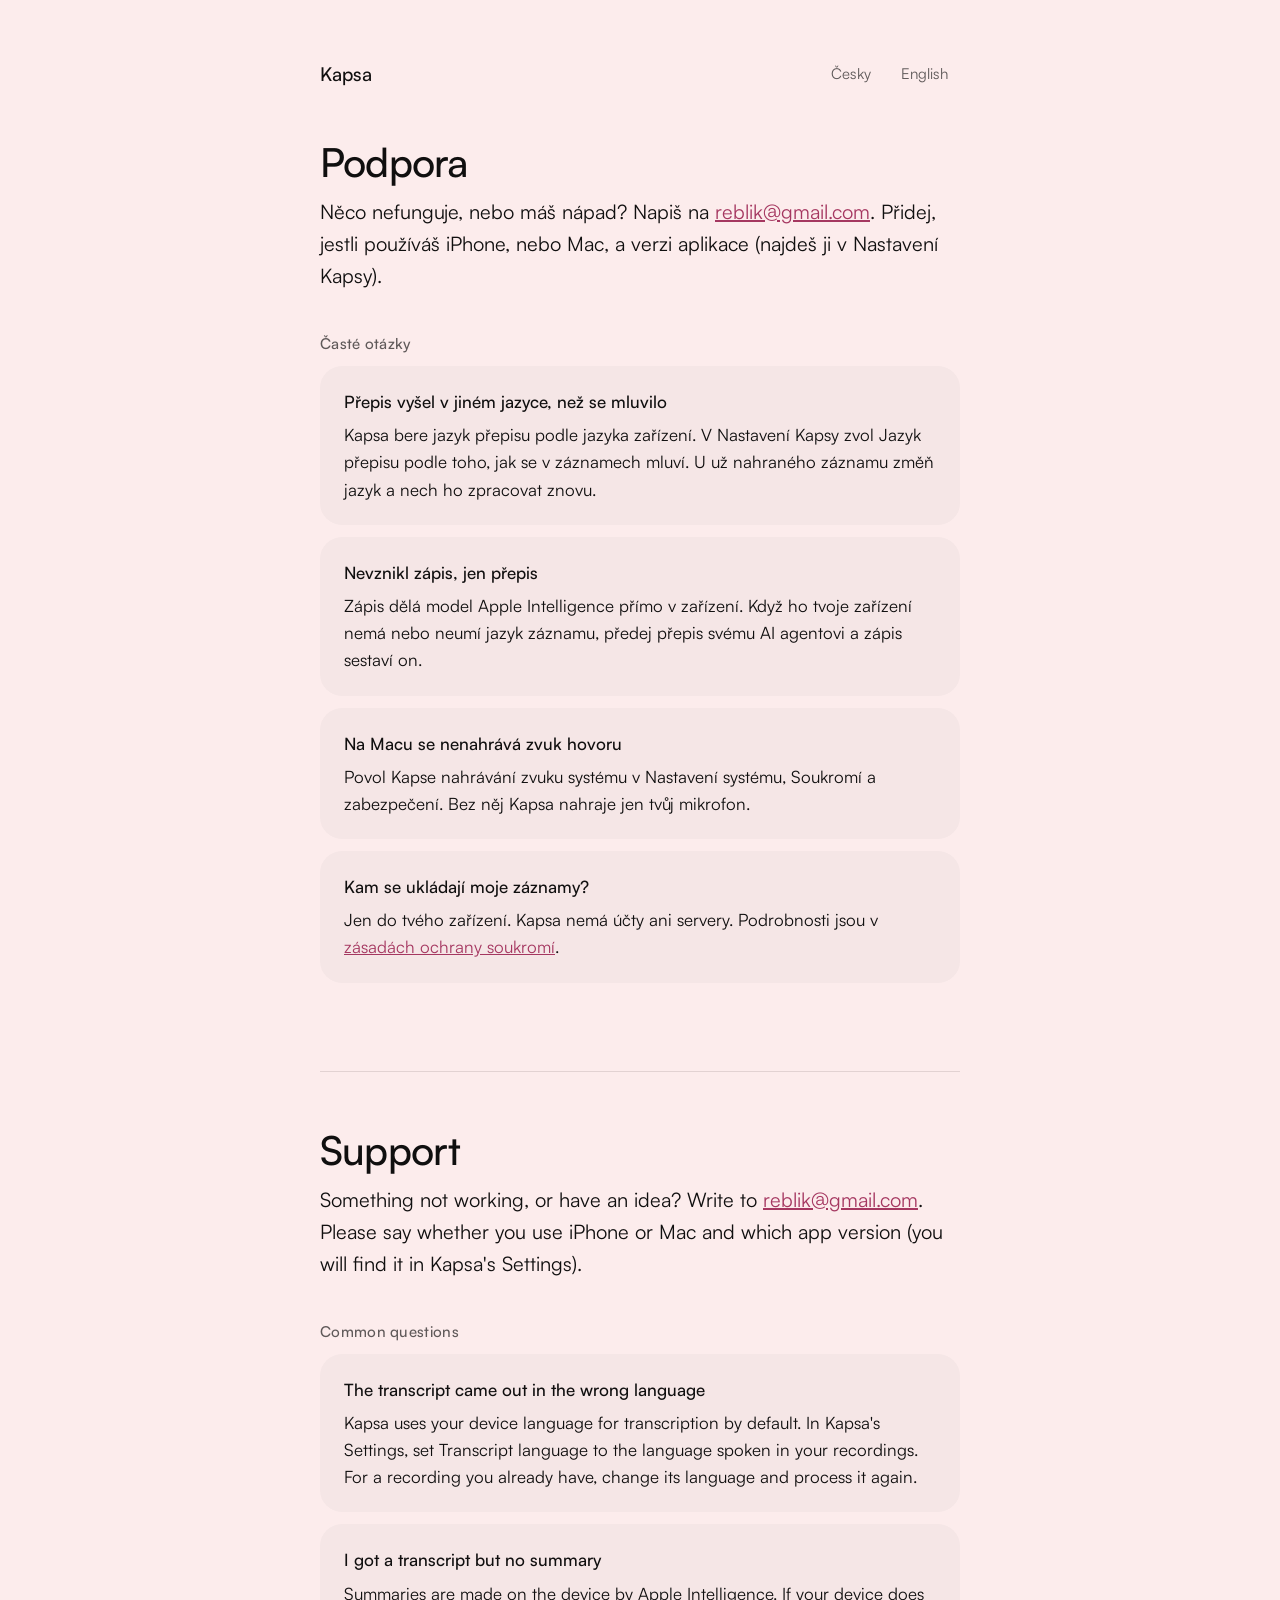
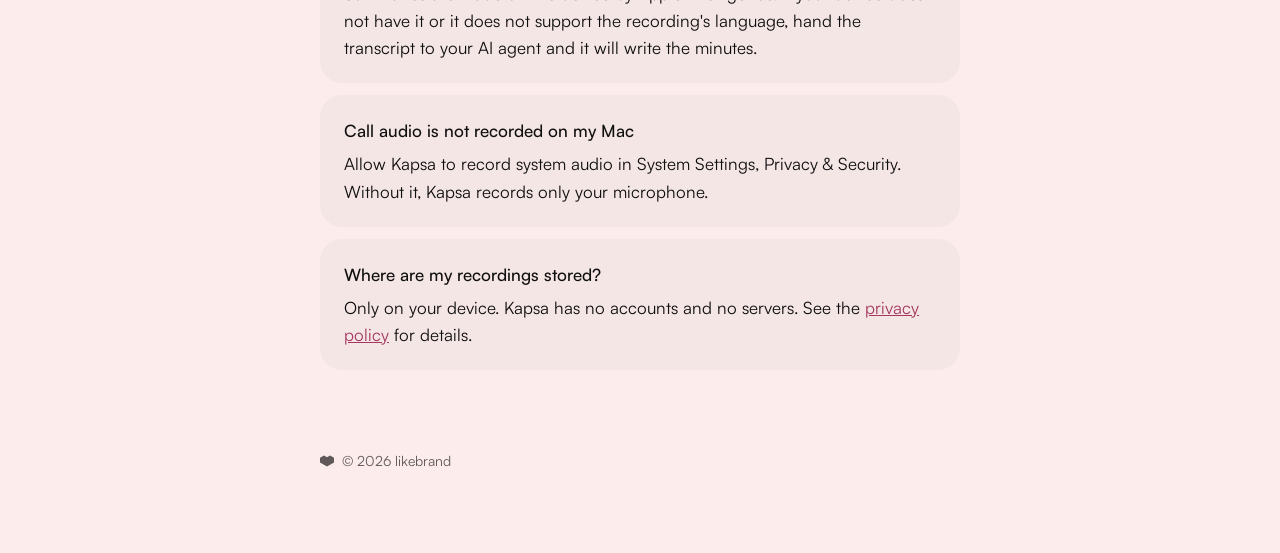
==== podpora/index.html @ a1785e0c "Kapsa: privacy policy and support pages Co-Authored-By: Claude Fable 5.2 <noreply@anthropic.com>" ====
<!doctype html>
<html lang="cs">
<head>
<meta charset="utf-8">
<meta name="viewport" content="width=device-width, initial-scale=1">
<title>Kapsa — Podpora</title>
<meta name="description" content="Podpora aplikace Kapsa. Kapsa support.">
<link rel="stylesheet" href="../styl.css">
</head>
<body>
<div class="stranka">
  <header class="hlavicka">
    <a class="znacka" href="./">Kapsa</a>
    <nav class="jazyky"><a href="#cs" lang="cs">Česky</a><a href="#en" lang="en">English</a></nav>
  </header>

  <section class="jazyk" id="cs" lang="cs">
    <h1>Podpora</h1>
    <p class="uvod">Něco nefunguje, nebo máš nápad? Napiš na <a href="mailto:reblik@gmail.com">reblik@gmail.com</a>. Přidej, jestli používáš iPhone, nebo Mac, a verzi aplikace (najdeš ji v Nastavení Kapsy).</p>

    <h2>Časté otázky</h2>
    <div class="karta">
      <h3>Přepis vyšel v jiném jazyce, než se mluvilo</h3>
      <p>Kapsa bere jazyk přepisu podle jazyka zařízení. V Nastavení Kapsy zvol Jazyk přepisu podle toho, jak se v záznamech mluví. U už nahraného záznamu změň jazyk a nech ho zpracovat znovu.</p>
    </div>
    <div class="karta">
      <h3>Nevznikl zápis, jen přepis</h3>
      <p>Zápis dělá model Apple Intelligence přímo v zařízení. Když ho tvoje zařízení nemá nebo neumí jazyk záznamu, předej přepis svému AI agentovi a zápis sestaví on.</p>
    </div>
    <div class="karta">
      <h3>Na Macu se nenahrává zvuk hovoru</h3>
      <p>Povol Kapse nahrávání zvuku systému v Nastavení systému, Soukromí a zabezpečení. Bez něj Kapsa nahraje jen tvůj mikrofon.</p>
    </div>
    <div class="karta">
      <h3>Kam se ukládají moje záznamy?</h3>
      <p>Jen do tvého zařízení. Kapsa nemá účty ani servery. Podrobnosti jsou v <a href="../soukromi/">zásadách ochrany soukromí</a>.</p>
    </div>
  </section>

  <section class="jazyk" id="en" lang="en">
    <h1>Support</h1>
    <p class="uvod">Something not working, or have an idea? Write to <a href="mailto:reblik@gmail.com">reblik@gmail.com</a>. Please say whether you use iPhone or Mac and which app version (you will find it in Kapsa's Settings).</p>

    <h2>Common questions</h2>
    <div class="karta">
      <h3>The transcript came out in the wrong language</h3>
      <p>Kapsa uses your device language for transcription by default. In Kapsa's Settings, set Transcript language to the language spoken in your recordings. For a recording you already have, change its language and process it again.</p>
    </div>
    <div class="karta">
      <h3>I got a transcript but no summary</h3>
      <p>Summaries are made on the device by Apple Intelligence. If your device does not have it or it does not support the recording's language, hand the transcript to your AI agent and it will write the minutes.</p>
    </div>
    <div class="karta">
      <h3>Call audio is not recorded on my Mac</h3>
      <p>Allow Kapsa to record system audio in System Settings, Privacy &amp; Security. Without it, Kapsa records only your microphone.</p>
    </div>
    <div class="karta">
      <h3>Where are my recordings stored?</h3>
      <p>Only on your device. Kapsa has no accounts and no servers. See the <a href="../soukromi/#en">privacy policy</a> for details.</p>
    </div>
  </section>

  <footer class="paticka">
    <svg viewBox="10.5 8.5 54 42.5" aria-hidden="true"><polygon fill="currentColor" points="10.5,17.5 26,8.5 37.5,15.2 49,8.5 64.5,17.5 64.5,35.4 37.5,51 10.5,35.4"/></svg>
    <span>© 2026 likebrand</span>
  </footer>
</div>
</body>
</html>
---- styl.css ----
/* Kapsa — veřejné stránky (zásady soukromí, podpora). Barvy a písmo jako v aplikaci. */
@font-face { font-family: "Satoshi"; src: url("Satoshi-Regular.otf") format("opentype"); font-weight: 400; font-display: swap; }
@font-face { font-family: "Satoshi"; src: url("Satoshi-Medium.otf") format("opentype"); font-weight: 500; font-display: swap; }

:root {
  --papir: #FCECEC;
  --panel: #F5E6E6;
  --ink: #100F0F;
  --tlumena: #5F5959;
  --linka: #E2D2D2;
  --akcent: #A53760;
  color-scheme: light dark;
}
@media (prefers-color-scheme: dark) {
  :root {
    --papir: #030304;
    --panel: #191616;
    --ink: #FCECEC;
    --tlumena: #BEB2B2;
    --linka: #2A2727;
    --akcent: #99B5FF;
  }
}

* { box-sizing: border-box; }
html { -webkit-text-size-adjust: 100%; }
body {
  margin: 0;
  background: var(--papir);
  color: var(--ink);
  font: 400 17px/1.6 "Satoshi", -apple-system, system-ui, sans-serif;
}
.stranka { max-width: 680px; margin: 0 auto; padding: 56px 20px 80px; }

.hlavicka { display: flex; align-items: center; justify-content: space-between; gap: 16px; margin-bottom: 48px; }
.znacka { display: flex; align-items: center; gap: 10px; color: var(--ink); text-decoration: none; font-weight: 500; font-size: 19px; }
.znacka svg { width: 28px; height: 28px; }
.jazyky { display: flex; gap: 6px; font-size: 15px; }
.jazyky a { color: var(--tlumena); text-decoration: none; padding: 6px 12px; border-radius: 999px; }
.jazyky a:hover { background: var(--panel); color: var(--ink); }

h1 { font-weight: 500; font-size: 40px; line-height: 1.1; letter-spacing: -0.02em; margin: 0 0 12px; }
.uvod { font-size: 20px; color: var(--ink); margin: 0 0 8px; }
.datum { color: var(--tlumena); font-size: 15px; margin: 0 0 40px; }
h2 { font-weight: 500; font-size: 15px; letter-spacing: 0.02em; color: var(--tlumena); margin: 40px 0 10px; }
p { margin: 0 0 12px; }
ul { margin: 0 0 12px; padding-left: 20px; }
li { margin: 0 0 6px; }
a { color: var(--akcent); }

.karta { background: var(--panel); border-radius: 22px; padding: 22px 24px; margin: 0 0 12px; }
.karta h3 { font-weight: 500; font-size: 17px; margin: 0 0 6px; }
.karta p:last-child { margin: 0; }

.jazyk + .jazyk { margin-top: 88px; padding-top: 56px; border-top: 1px solid var(--linka); }
.paticka { margin-top: 80px; color: var(--tlumena); font-size: 14px; display: flex; align-items: center; gap: 8px; }
.paticka svg { width: 14px; height: 12px; }

@media (max-width: 520px) {
  .stranka { padding-top: 32px; }
  h1 { font-size: 32px; }
  .uvod { font-size: 18px; }
}
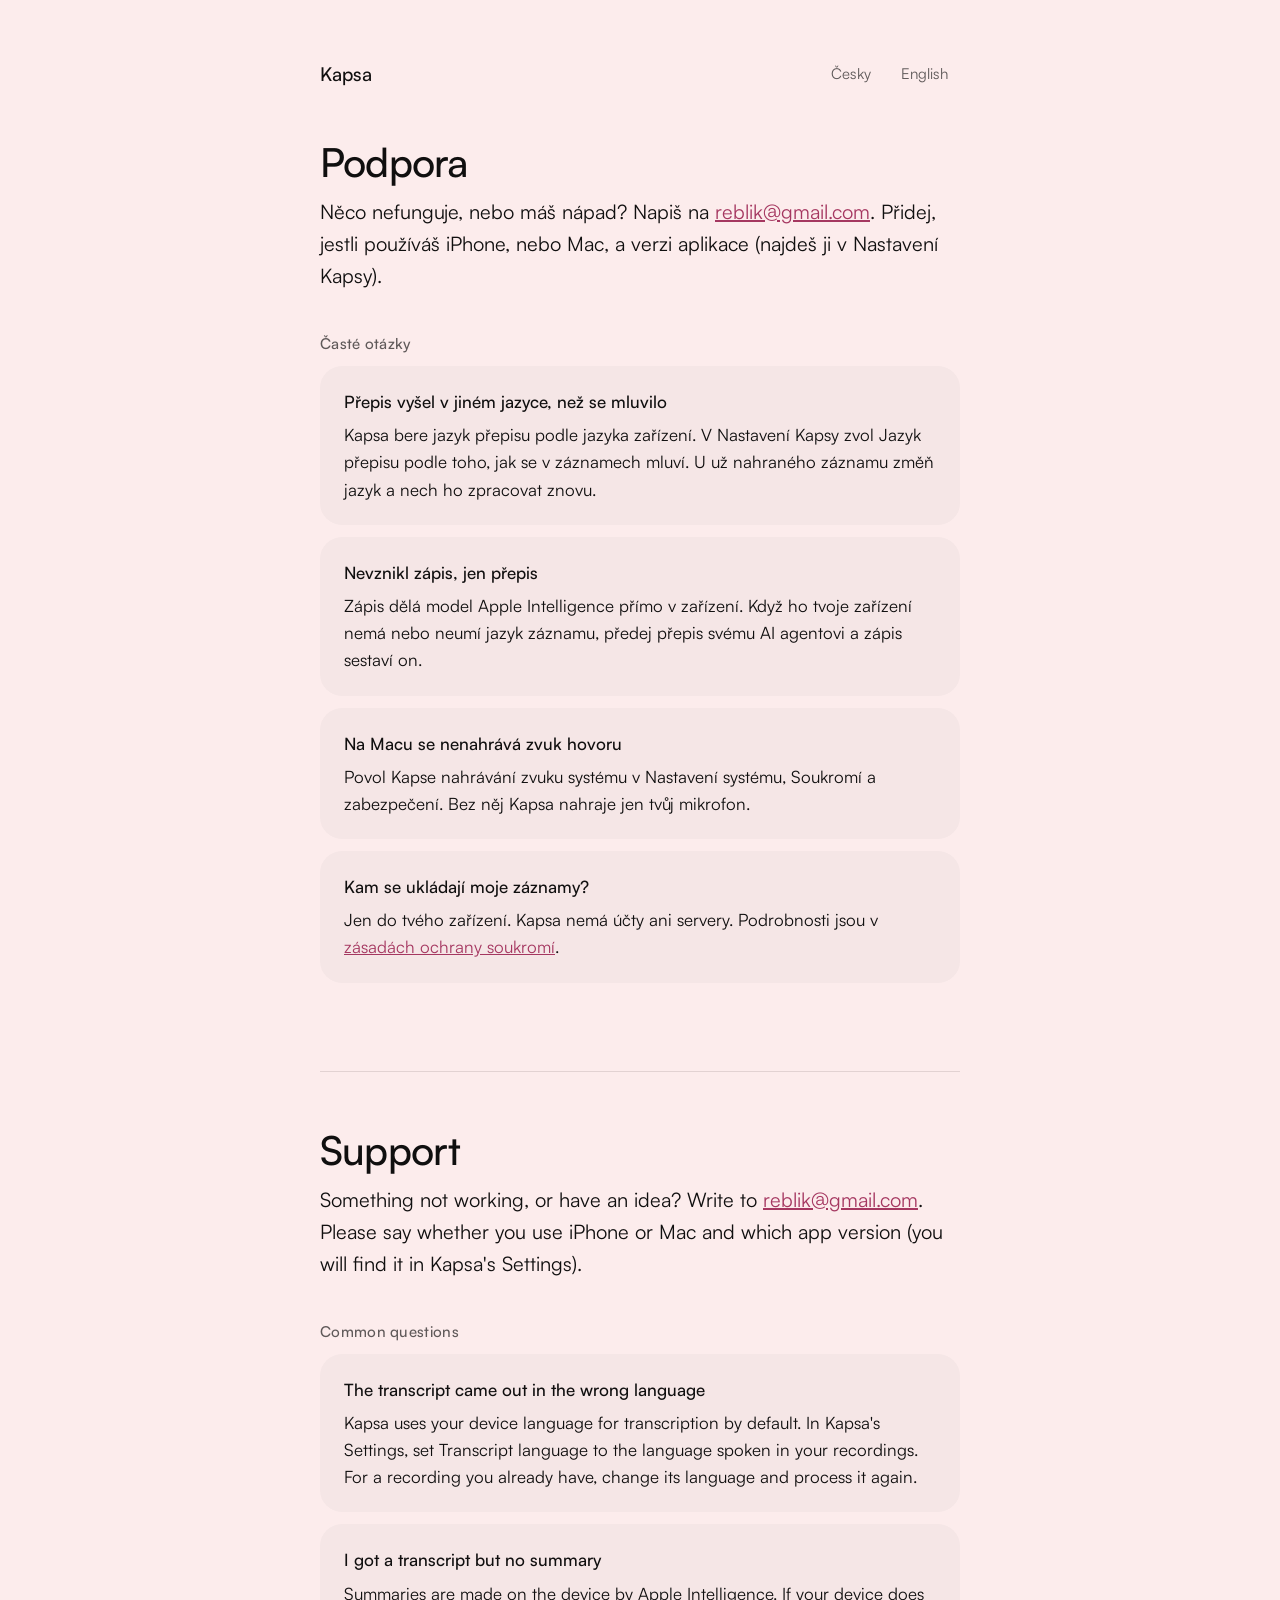
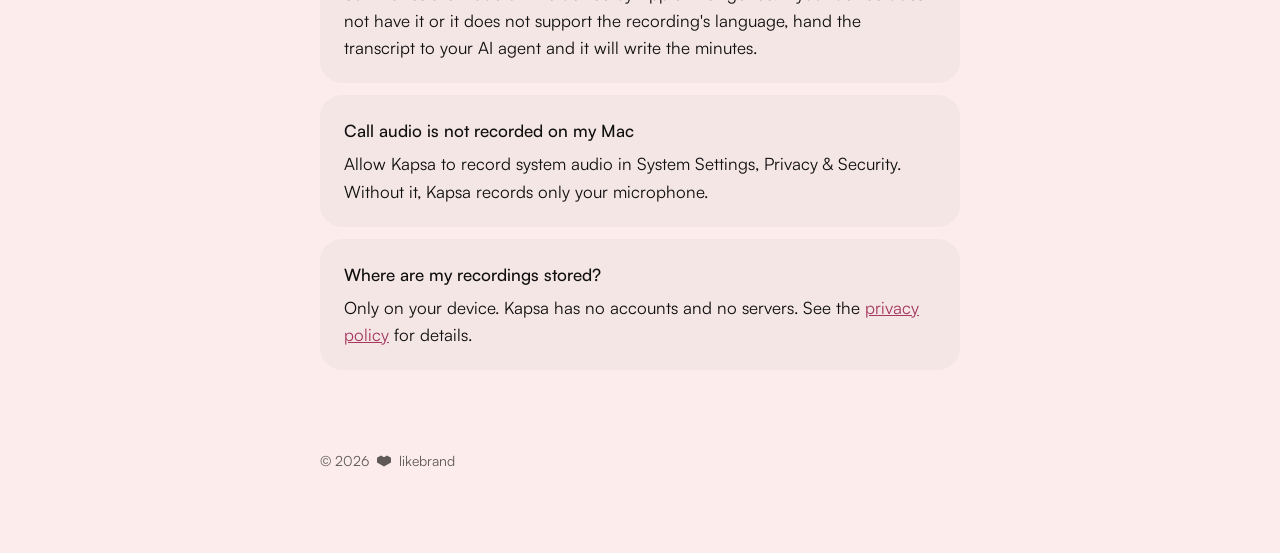
==== commit eb3c15c1: "Footer: copyright, likebrand symbol and name in the same order as in the app Co-Authored-By: Claude " ====
--- a/podpora/index.html
+++ b/podpora/index.html
@@ -61,8 +61,9 @@
   </section>
 
   <footer class="paticka">
+    <span>© 2026</span>
     <svg viewBox="10.5 8.5 54 42.5" aria-hidden="true"><polygon fill="currentColor" points="10.5,17.5 26,8.5 37.5,15.2 49,8.5 64.5,17.5 64.5,35.4 37.5,51 10.5,35.4"/></svg>
-    <span>© 2026 likebrand</span>
+    <span>likebrand</span>
   </footer>
 </div>
 </body>
